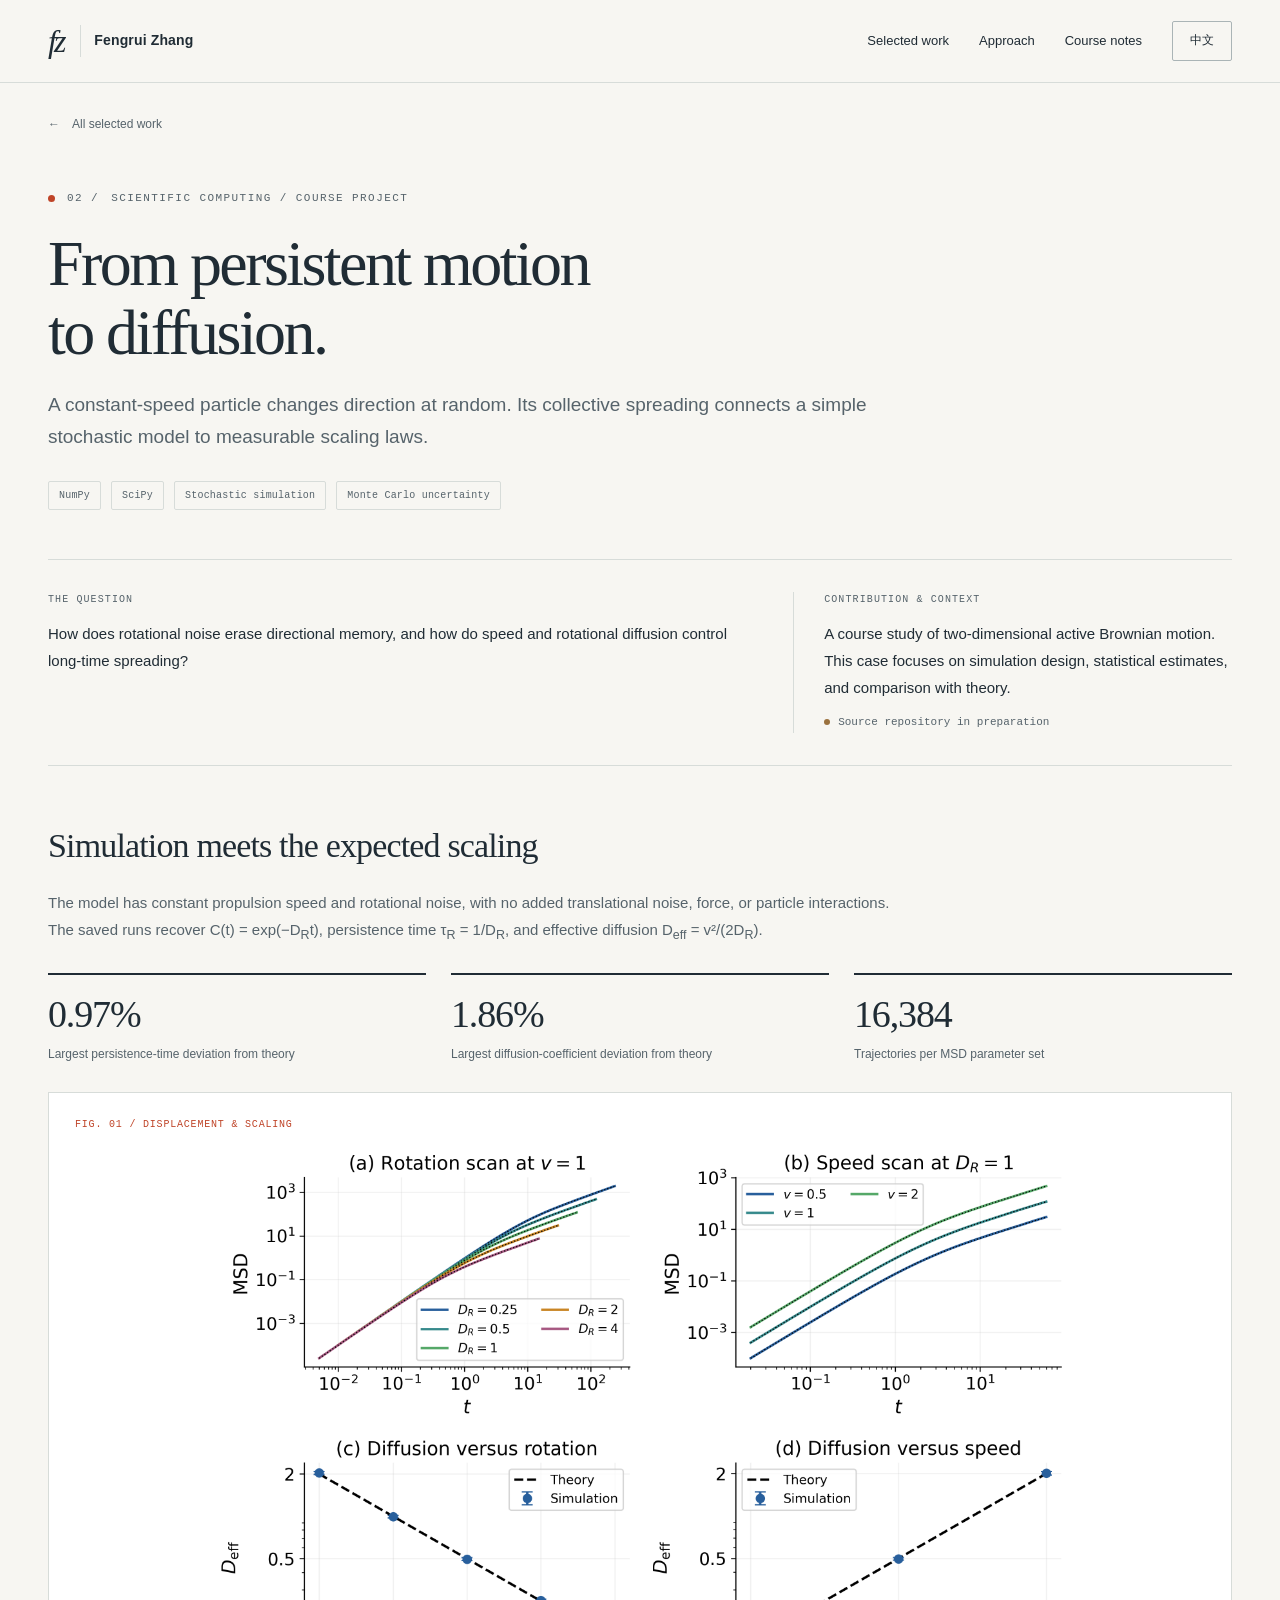
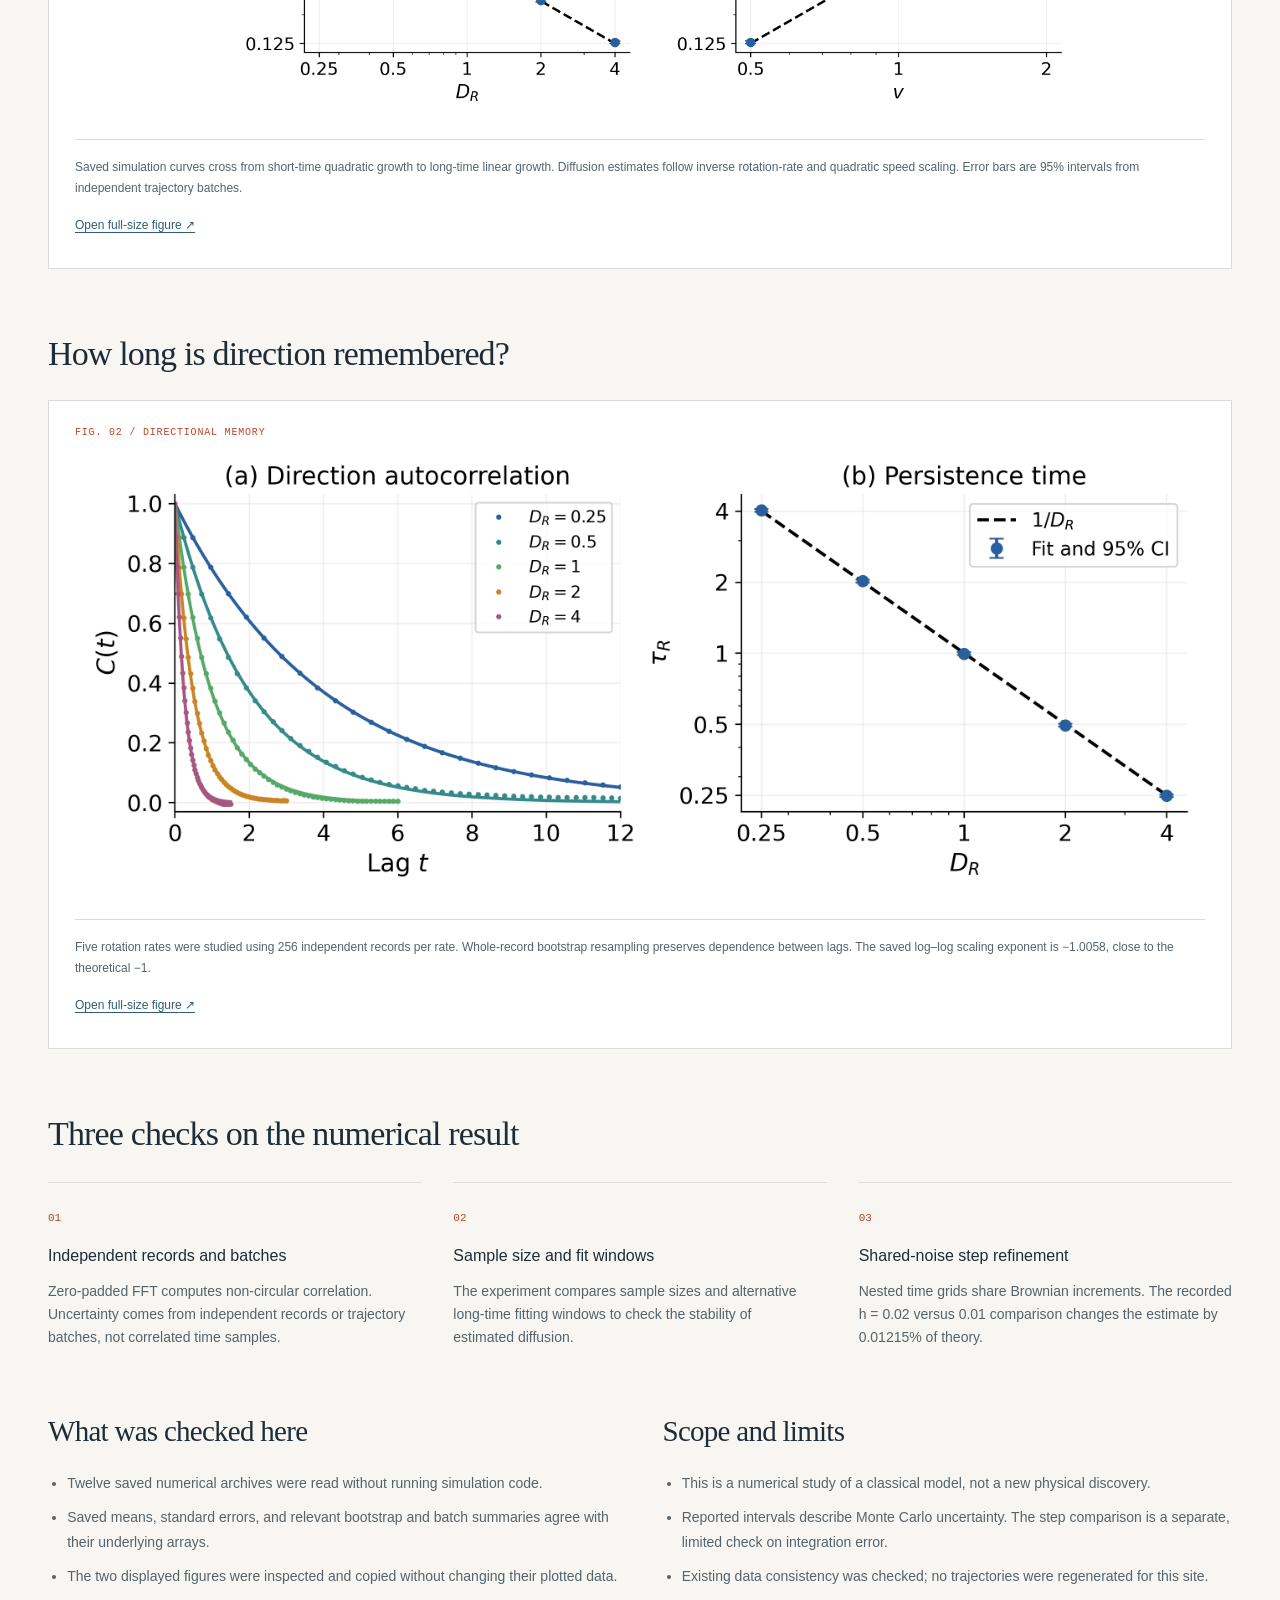
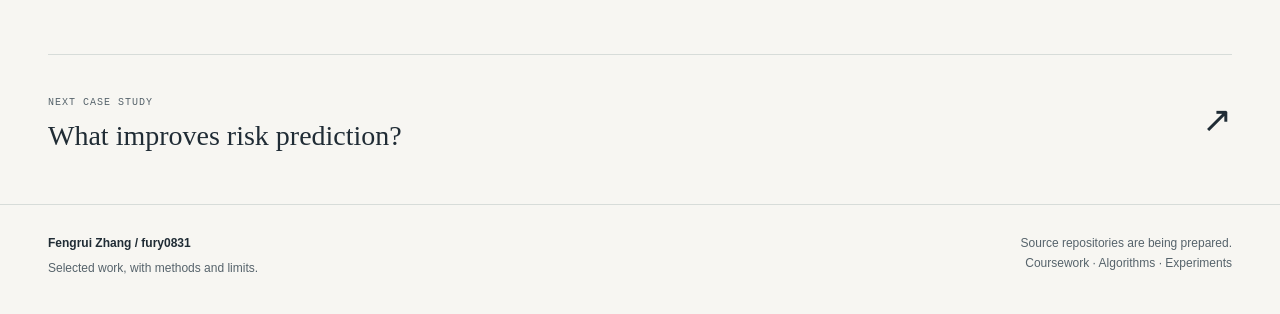
==== projects/active-brownian.html @ 720e9038 "Publish approved bilingual portfolio" ====
<!doctype html>
<html lang="en"><head>
<meta charset="utf-8"><meta name="viewport" content="width=device-width, initial-scale=1">
<meta name="color-scheme" content="light">
<meta name="description" content="A course study of active Brownian particles, directional correlation, diffusion scaling, and Monte Carlo uncertainty." data-en="A course study of active Brownian particles, directional correlation, diffusion scaling, and Monte Carlo uncertainty." data-zh="主动布朗粒子课程研究：方向自相关、扩散标度与 Monte Carlo 不确定性。">
<title>Active Brownian particles — Fengrui Zhang</title>
<link rel="icon" type="image/svg+xml" href="../assets/favicon.svg">
<link rel="stylesheet" href="../styles.css"><script src="../app.js" defer></script>
</head><body data-title-en="Active Brownian particles — Fengrui Zhang" data-title-zh="主动布朗粒子 — Fengrui Zhang">
<a class="skip" href="#main"><span data-lang="en" lang="en">Skip to content</span><span data-lang="zh" lang="zh-CN">跳至正文</span></a>
<header class="site-header"><div class="wrap header-inner">
<a class="brand" href="../index.html" aria-label="Fengrui Zhang — home" data-label-en="Fengrui Zhang — home" data-label-zh="Fengrui Zhang — 首页"><span class="brand-mark" aria-hidden="true">fz</span><span class="brand-name">Fengrui Zhang</span></a>
<nav class="main-nav" id="main-nav" aria-label="Main navigation" data-label-en="Main navigation" data-label-zh="主导航">
<a href="../index.html#work"><span data-lang="en" lang="en">Selected work</span><span data-lang="zh" lang="zh-CN">精选项目</span></a><a href="../index.html#approach"><span data-lang="en" lang="en">Approach</span><span data-lang="zh" lang="zh-CN">研究方法</span></a><a href="../index.html#coursework"><span data-lang="en" lang="en">Course notes</span><span data-lang="zh" lang="zh-CN">课程专题</span></a>
</nav>
<button class="lang-toggle" type="button" data-language-toggle aria-label="切换为中文" lang="zh-CN">中文</button>
<button class="menu-toggle" type="button" data-menu-toggle aria-controls="main-nav" aria-expanded="false" aria-label="Open or close navigation"><svg width="20" height="20" viewBox="0 0 20 20" aria-hidden="true"><path d="M2 5h16M2 10h16M2 15h16" stroke="currentColor" stroke-width="1.5"/></svg></button>
</div></header>
<noscript><p class="no-js-message">This page is available in English without JavaScript. Enable JavaScript for the Chinese translation and mobile menu. / 开启 JavaScript 可使用中文切换与手机导航。</p></noscript>
<main id="main" class="wrap" tabindex="-1"><a class="back-link" href="../index.html#work"><span aria-hidden="true">←</span><span data-lang="en" lang="en">All selected work</span><span data-lang="zh" lang="zh-CN">返回精选项目</span></a><div class="case-hero"><div class="eyebrow">02 / <span data-lang="en" lang="en">Scientific computing / course project</span><span data-lang="zh" lang="zh-CN">科学计算 / 课程项目</span></div><h1><span data-lang="en" lang="en">From persistent motion<br>to diffusion.</span><span data-lang="zh" lang="zh-CN">从持续运动，<br>到扩散。</span></h1><p class="case-lead"><span data-lang="en" lang="en">A constant-speed particle changes direction at random. Its collective spreading connects a simple stochastic model to measurable scaling laws.</span><span data-lang="zh" lang="zh-CN">一个恒速粒子随机改变方向。通过大量轨迹的统计行为，将简单随机模型与可测量的标度关系连接起来。</span></p><div class="case-tags"><span class="tag">NumPy</span><span class="tag">SciPy</span><span class="tag">Stochastic simulation</span><span class="tag">Monte Carlo uncertainty</span></div></div><div class="case-overview"><div><div class="label"><span data-lang="en" lang="en">The question</span><span data-lang="zh" lang="zh-CN">研究问题</span></div><p><span data-lang="en" lang="en">How does rotational noise erase directional memory, and how do speed and rotational diffusion control long-time spreading?</span><span data-lang="zh" lang="zh-CN">旋转噪声如何抹去方向记忆？速度与旋转扩散率又如何决定长时间的扩散？</span></p></div><div class="case-role"><div class="label"><span data-lang="en" lang="en">Contribution & context</span><span data-lang="zh" lang="zh-CN">贡献与背景</span></div><p><span data-lang="en" lang="en">A course study of two-dimensional active Brownian motion. This case focuses on simulation design, statistical estimates, and comparison with theory.</span><span data-lang="zh" lang="zh-CN">二维主动布朗运动的课程研究，关注模拟设计、统计估计和理论对照。</span></p><div class="status"><span data-lang="en" lang="en">Source repository in preparation</span><span data-lang="zh" lang="zh-CN">源码仓库整理中</span></div></div></div><section class="case-section" aria-labelledby="abp-result"><h2 id="abp-result"><span data-lang="en" lang="en">Simulation meets the expected scaling</span><span data-lang="zh" lang="zh-CN">模拟与理论标度的对照</span></h2><p><span data-lang="en" lang="en">The model has constant propulsion speed and rotational noise, with no added translational noise, force, or particle interactions. The saved runs recover C(t) = exp(−D<sub>R</sub>t), persistence time τ<sub>R</sub> = 1/D<sub>R</sub>, and effective diffusion D<sub>eff</sub> = v²/(2D<sub>R</sub>).</span><span data-lang="zh" lang="zh-CN">模型具有恒定推进速度和旋转噪声，不包含额外平移噪声、外力或粒子相互作用。已有运行结果对应 C(t) = exp(−D<sub>R</sub>t)、持续时间 τ<sub>R</sub> = 1/D<sub>R</sub>，以及有效扩散系数 D<sub>eff</sub> = v²/(2D<sub>R</sub>)。</span></p><div class="metrics"><div class="metric"><strong>0.97%</strong><p><span data-lang="en" lang="en">Largest persistence-time deviation from theory</span><span data-lang="zh" lang="zh-CN">持续时间相对理论的最大偏差</span></p></div><div class="metric"><strong>1.86%</strong><p><span data-lang="en" lang="en">Largest diffusion-coefficient deviation from theory</span><span data-lang="zh" lang="zh-CN">扩散系数相对理论的最大偏差</span></p></div><div class="metric"><strong>16,384</strong><p><span data-lang="en" lang="en">Trajectories per MSD parameter set</span><span data-lang="zh" lang="zh-CN">每组 MSD 参数的轨迹数</span></p></div></div><figure class="evidence"><div class="figure-label"><span data-lang="en" lang="en">FIG. 01 / DISPLACEMENT & SCALING</span><span data-lang="zh" lang="zh-CN">图 01 / 位移与标度</span></div><img loading="eager" decoding="async" src="../assets/abp-msd.png" alt="Four panels compare saved MSD curves across rotation rates and speeds, and fitted diffusion coefficients against theoretical scaling." data-alt-en="Four panels compare saved MSD curves across rotation rates and speeds, and fitted diffusion coefficients against theoretical scaling." data-alt-zh="四个面板展示不同旋转率、速度下的已有 MSD 曲线，以及拟合扩散系数与理论标度的对照。"><figcaption><span data-lang="en" lang="en">Saved simulation curves cross from short-time quadratic growth to long-time linear growth. Diffusion estimates follow inverse rotation-rate and quadratic speed scaling. Error bars are 95% intervals from independent trajectory batches.</span><span data-lang="zh" lang="zh-CN">已有模拟曲线从短时二次增长过渡到长时线性增长。扩散系数随旋转率呈反比、随速度呈平方关系；误差条来自独立轨迹批次的 95% 区间。</span><br><a class="figure-link" href="../assets/abp-msd.png" target="_blank" rel="noopener"><span data-lang="en" lang="en">Open full-size figure ↗</span><span data-lang="zh" lang="zh-CN">查看原尺寸图表 ↗</span></a></figcaption></figure></section><section class="case-section" aria-labelledby="abp-correlation"><h2 id="abp-correlation"><span data-lang="en" lang="en">How long is direction remembered?</span><span data-lang="zh" lang="zh-CN">方向记忆能持续多久？</span></h2><figure class="evidence"><div class="figure-label"><span data-lang="en" lang="en">FIG. 02 / DIRECTIONAL MEMORY</span><span data-lang="zh" lang="zh-CN">图 02 / 方向记忆</span></div><img loading="eager" decoding="async" src="../assets/abp-correlation.png" alt="Direction autocorrelation decays exponentially for five rotational diffusion rates; fitted persistence times agree with inverse-rate theory." data-alt-en="Direction autocorrelation decays exponentially for five rotational diffusion rates; fitted persistence times agree with inverse-rate theory." data-alt-zh="五个旋转扩散率的方向自相关呈指数衰减，拟合持续时间与旋转率倒数的理论关系一致。"><figcaption><span data-lang="en" lang="en">Five rotation rates were studied using 256 independent records per rate. Whole-record bootstrap resampling preserves dependence between lags. The saved log–log scaling exponent is −1.0058, close to the theoretical −1.</span><span data-lang="zh" lang="zh-CN">五个旋转率各使用 256 条独立记录。对整条记录进行 bootstrap，保留不同滞后之间的相关性。已有对数标度指数为 −1.0058，接近理论值 −1。</span><br><a class="figure-link" href="../assets/abp-correlation.png" target="_blank" rel="noopener"><span data-lang="en" lang="en">Open full-size figure ↗</span><span data-lang="zh" lang="zh-CN">查看原尺寸图表 ↗</span></a></figcaption></figure></section><section class="case-section" aria-labelledby="abp-method"><h2 id="abp-method"><span data-lang="en" lang="en">Three checks on the numerical result</span><span data-lang="zh" lang="zh-CN">对数值结果的三类检查</span></h2><div class="method-grid"><div class="method-item"><b>01</b><h3><span data-lang="en" lang="en">Independent records and batches</span><span data-lang="zh" lang="zh-CN">独立记录与批次</span></h3><p><span data-lang="en" lang="en">Zero-padded FFT computes non-circular correlation. Uncertainty comes from independent records or trajectory batches, not correlated time samples.</span><span data-lang="zh" lang="zh-CN">零填充 FFT 计算非循环自相关。不确定性来自独立记录或轨迹批次，而不是把相关时间点当作独立样本。</span></p></div><div class="method-item"><b>02</b><h3><span data-lang="en" lang="en">Sample size and fit windows</span><span data-lang="zh" lang="zh-CN">样本量与拟合窗口</span></h3><p><span data-lang="en" lang="en">The experiment compares sample sizes and alternative long-time fitting windows to check the stability of estimated diffusion.</span><span data-lang="zh" lang="zh-CN">实验比较不同样本量与长时间拟合窗口，检查扩散系数估计的稳定性。</span></p></div><div class="method-item"><b>03</b><h3><span data-lang="en" lang="en">Shared-noise step refinement</span><span data-lang="zh" lang="zh-CN">共享噪声的步长比较</span></h3><p><span data-lang="en" lang="en">Nested time grids share Brownian increments. The recorded h = 0.02 versus 0.01 comparison changes the estimate by 0.01215% of theory.</span><span data-lang="zh" lang="zh-CN">嵌套时间网格共用布朗增量。已有 h = 0.02 与 0.01 的配对比较，估计差异为理论值的 0.01215%。</span></p></div></div></section>
<section class="case-section case-two-col"><div><h2><span data-lang="en" lang="en">What was checked here</span><span data-lang="zh" lang="zh-CN">本次核查了什么</span></h2><ul><li><span data-lang="en" lang="en">Twelve saved numerical archives were read without running simulation code.</span><span data-lang="zh" lang="zh-CN">未运行模拟代码，只读检查了 12 个已有数值档案。</span></li><li><span data-lang="en" lang="en">Saved means, standard errors, and relevant bootstrap and batch summaries agree with their underlying arrays.</span><span data-lang="zh" lang="zh-CN">保存的均值、标准误，以及相关 bootstrap 和批次汇总与底层数组一致。</span></li><li><span data-lang="en" lang="en">The two displayed figures were inspected and copied without changing their plotted data.</span><span data-lang="zh" lang="zh-CN">实际检查了两张展示图，复制时未改变图中的数据。</span></li></ul></div><div><h2><span data-lang="en" lang="en">Scope and limits</span><span data-lang="zh" lang="zh-CN">范围与局限</span></h2><ul><li><span data-lang="en" lang="en">This is a numerical study of a classical model, not a new physical discovery.</span><span data-lang="zh" lang="zh-CN">这是经典模型的数值研究，不是新的物理发现。</span></li><li><span data-lang="en" lang="en">Reported intervals describe Monte Carlo uncertainty. The step comparison is a separate, limited check on integration error.</span><span data-lang="zh" lang="zh-CN">报告区间描述 Monte Carlo 不确定性；步长比较是对积分误差的另一项有限检查。</span></li><li><span data-lang="en" lang="en">Existing data consistency was checked; no trajectories were regenerated for this site.</span><span data-lang="zh" lang="zh-CN">本次核查已有数据的一致性，没有为网站重新生成轨迹。</span></li></ul></div></section><a class="next-project" href="home-credit.html"><div><small><span data-lang="en" lang="en">Next case study</span><span data-lang="zh" lang="zh-CN">下一个案例</span></small><h2><span data-lang="en" lang="en">What improves risk prediction?</span><span data-lang="zh" lang="zh-CN">什么改善了风险预测？</span></h2></div><span class="next-arrow" aria-hidden="true">↗</span></a></main>
<footer class="site-footer"><div class="wrap footer-inner"><div><div class="footer-name">Fengrui Zhang <span aria-hidden="true">/</span> fury0831</div><div class="footer-note"><span data-lang="en" lang="en">Selected work, with methods and limits.</span><span data-lang="zh" lang="zh-CN">呈现作品，也说明方法与边界。</span></div></div><div class="footer-end"><span data-lang="en" lang="en">Source repositories are being prepared.</span><span data-lang="zh" lang="zh-CN">源码仓库正在整理。</span><br><span data-lang="en" lang="en">Coursework · Algorithms · Experiments</span><span data-lang="zh" lang="zh-CN">课程研究 · 算法 · 实验</span></div></div></footer>
</body></html>
---- styles.css ----
@font-face{font-family:LocalSerif;src:local('Iowan Old Style'),local('Palatino Linotype'),local('Georgia');font-display:swap}
:root{--paper:#f7f6f2;--white:#fff;--ink:#202c35;--muted:#56636b;--line:#d7dcd9;--accent:#bf4428;--blue:#315c76;--soft:#e8eeed;--serif:LocalSerif,Georgia,'Songti SC',serif;--sans:-apple-system,BlinkMacSystemFont,'Segoe UI','PingFang SC','Microsoft YaHei',sans-serif;--mono:'SFMono-Regular',Consolas,monospace;scroll-behavior:smooth;scroll-padding-top:100px}
*{box-sizing:border-box}body{margin:0;background:var(--paper);color:var(--ink);font:16px/1.65 var(--sans);-webkit-font-smoothing:antialiased}html[lang=en] [data-lang=zh],html[lang=zh-CN] [data-lang=en]{display:none!important}a{color:inherit;text-decoration:none}button{font:inherit;color:inherit}button,a{-webkit-tap-highlight-color:transparent}button{cursor:pointer}a:focus-visible,button:focus-visible,summary:focus-visible{outline:3px solid var(--accent);outline-offset:5px}img,svg{max-width:100%;height:auto}img{display:block}p,h1,h2,h3,h4,figure{margin:0}p+p{margin-top:1rem}ul{padding-left:1.2rem;margin:0}li+li{margin-top:.55rem}h1,h2,h3,h4{font-weight:500}p{text-wrap:pretty}::selection{background:#f1c4b2}.wrap{width:min(1240px,calc(100% - 96px));margin:auto}.skip{position:fixed;left:20px;top:-100px;background:var(--ink);color:white;padding:12px 20px;z-index:100}.skip:focus{top:16px}.site-header{position:sticky;top:0;z-index:20;background:rgba(247,246,242,.96);backdrop-filter:blur(12px);border-bottom:1px solid var(--line)}.header-inner{height:82px;display:flex;align-items:center;gap:30px}.brand{display:flex;align-items:center;gap:13px;margin-right:auto}.brand-mark{font:italic 32px/1 var(--serif);letter-spacing:-3px;border-right:1px solid var(--line);padding-right:17px}.brand-name{font-size:14px;font-weight:600;letter-spacing:.01em}.main-nav{display:flex;gap:30px;font-size:13px}.main-nav a{padding:8px 0;border-bottom:1px solid transparent}.main-nav a:hover{border-color:var(--accent)}.lang-toggle{border:1px solid #aab4b6;background:transparent;border-radius:2px;min-width:60px;padding:8px 13px;font-size:12px;min-height:40px}.lang-toggle:hover{background:var(--soft)}.menu-toggle{display:none;background:none;border:0;padding:10px;min-height:44px}.eyebrow{font:11px/1.5 var(--mono);text-transform:uppercase;letter-spacing:.13em;color:var(--muted);display:flex;align-items:center;gap:12px}.eyebrow:before{content:'';width:7px;height:7px;display:inline-block;background:var(--accent);border-radius:50%}.hero{display:grid;grid-template-columns:1.5fr 1fr;gap:70px;padding:88px 0 80px;align-items:center}.hero h1{font:clamp(48px,5.6vw,78px)/1.06 var(--serif);letter-spacing:-.045em;margin:26px 0}.hero h1 em{font-weight:400;color:var(--accent)}.hero-intro{max-width:540px;font-size:17px;line-height:1.8;color:var(--muted)}.hero-actions{display:flex;align-items:center;gap:26px;margin-top:34px}.button{display:inline-flex;align-items:center;justify-content:center;gap:24px;padding:13px 20px;background:var(--ink);color:white;font-size:13px;min-height:48px;border:1px solid var(--ink)}.button:hover{background:var(--blue);border-color:var(--blue)}.text-link{font-size:13px;border-bottom:1px solid currentColor;padding:5px 0}.arrow{font-size:20px;line-height:1}.index-board{border-top:1px solid var(--ink);border-bottom:1px solid var(--ink);padding:23px 0 0;position:relative}.board-label{font:10px var(--mono);text-transform:uppercase;letter-spacing:.13em;color:var(--muted)}.board-equation{font:italic 46px/1.3 var(--serif);letter-spacing:-.02em;text-align:center;padding:38px 8px 12px}.board-equation sub{font-size:45%}.board-note{text-align:center;font:11px/1.5 var(--mono);color:var(--muted);padding-bottom:34px}.board-row{display:flex;align-items:baseline;gap:20px;padding:15px 0;border-top:1px solid var(--line)}.board-row b{font:10px var(--mono);color:var(--accent)}.board-row span{font-size:13px}.board-row small{margin-left:auto;color:var(--muted);font:10px var(--mono)}.section-head{border-top:1px solid var(--line);padding-top:26px;margin-bottom:34px;display:flex;align-items:baseline;justify-content:space-between;gap:25px}.section-head h2{font:36px/1.2 var(--serif);letter-spacing:-.025em}.section-head p{font-size:12px;color:var(--muted)}.work{padding-bottom:86px}.project-grid{display:grid;grid-template-columns:repeat(3,minmax(0,1fr));gap:26px}.project-card{display:flex;flex-direction:column;border-bottom:1px solid var(--line);padding-bottom:23px}.card-visual{height:235px;background:white;display:flex;align-items:center;justify-content:center;border:1px solid var(--line);overflow:hidden;transition:border-color .2s}.card-visual img{width:100%;padding:15px}.project-card:hover .card-visual{border-color:var(--accent)}.token-visual{background:var(--ink);color:#f6f5ef;padding:26px;position:relative;align-items:flex-start;justify-content:center;flex-direction:column}.token-word{font:34px/1.2 var(--serif);letter-spacing:-.04em}.token-word span{border-bottom:2px solid #e58a6d;margin-right:5px}.token-caption{font:10px var(--mono);color:#b8c8d1;margin-top:24px;letter-spacing:.08em}.token-route{display:flex;gap:7px;margin-top:18px}.token-route i{display:block;width:31px;height:8px;border:1px solid #9eb1bc}.token-route i:nth-child(2){background:#e58a6d;border-color:#e58a6d;width:72px}.token-route i:nth-child(4){width:54px}.card-meta{display:flex;justify-content:space-between;gap:12px;margin:23px 0 11px;font:10px/1.5 var(--mono);text-transform:uppercase;letter-spacing:.08em;color:var(--muted)}.card-meta b{color:var(--accent);font-weight:400}.project-card h3{font:29px/1.15 var(--serif);letter-spacing:-.025em;margin-bottom:13px}.project-card p{font-size:14px;color:var(--muted);line-height:1.7;flex-grow:1}.card-footer{display:flex;justify-content:space-between;align-items:center;padding-top:23px;font-size:12px;font-weight:500}.work-note{margin-top:25px;max-width:850px;font-size:12px;line-height:1.7;color:var(--muted)}.practice{display:grid;grid-template-columns:.8fr 1.6fr;gap:85px;padding:56px 0 78px;border-top:1px solid var(--line)}.practice h2{font:43px/1.15 var(--serif);letter-spacing:-.03em}.practice-intro{font-size:14px;color:var(--muted);margin-top:20px;max-width:300px}.principle{display:grid;grid-template-columns:40px 1fr;gap:15px;border-bottom:1px solid var(--line);padding:0 0 24px;margin-bottom:24px}.principle:last-child{margin:0}.principle>span{font:11px var(--mono);color:var(--accent);padding-top:5px}.principle h3{font-size:17px;margin-bottom:8px}.principle p{font-size:14px;color:var(--muted);max-width:650px}.coursework{padding-bottom:80px}.course-grid{display:grid;grid-template-columns:1fr 1fr;gap:40px}.course-item{border-left:2px solid var(--line);padding-left:24px}.course-item h3{font:24px/1.2 var(--serif);margin:10px 0}.course-item p{color:var(--muted);font-size:14px;line-height:1.75}.course-label{font:10px var(--mono);color:var(--muted);letter-spacing:.08em;text-transform:uppercase}.site-footer{border-top:1px solid var(--line);padding:29px 0 35px}.footer-inner{display:flex;justify-content:space-between;gap:25px;align-items:flex-start;font-size:12px}.footer-name{font-weight:600}.footer-note{color:var(--muted);margin-top:5px}.footer-end{color:var(--muted);text-align:right}.back-link{display:inline-flex;gap:12px;align-items:center;font-size:12px;color:var(--muted);margin-top:32px}.back-link:hover{color:var(--accent)}.case-hero{padding:54px 0 49px;max-width:1000px}.case-hero h1{font:clamp(42px,5vw,68px)/1.08 var(--serif);letter-spacing:-.04em;margin:22px 0}.case-lead{font-size:19px;line-height:1.7;color:var(--muted);max-width:850px}.case-tags{display:flex;gap:10px;flex-wrap:wrap;margin-top:27px}.tag{font:10px/1.5 var(--mono);letter-spacing:.02em;padding:6px 10px;border:1px solid var(--line);border-radius:2px;color:var(--muted)}.case-overview{display:grid;grid-template-columns:1.55fr 1fr;gap:65px;border-top:1px solid var(--line);border-bottom:1px solid var(--line);padding:32px 0;margin-bottom:60px}.label{font:10px/1.6 var(--mono);text-transform:uppercase;letter-spacing:.11em;color:var(--muted);margin-bottom:12px}.case-overview p{font-size:15px;line-height:1.8}.case-role{padding-left:30px;border-left:1px solid var(--line)}.status{display:inline-flex;align-items:center;gap:8px;font:11px var(--mono);color:var(--muted);margin-top:15px}.status:before{content:'';width:6px;height:6px;background:#9a713e;border-radius:50%}.case-section{margin-bottom:65px}.case-section h2{font:34px/1.2 var(--serif);letter-spacing:-.025em;margin-bottom:22px}.case-section>p{max-width:850px;color:var(--muted);font-size:15px;line-height:1.8}.case-section .section-title-row{display:flex;justify-content:space-between;align-items:baseline;gap:20px}.evidence{background:white;border:1px solid var(--line);padding:26px;margin:25px 0 0}.evidence img{width:100%;max-height:580px;object-fit:contain}.evidence figcaption{border-top:1px solid var(--line);padding-top:17px;margin-top:20px;font-size:12px;line-height:1.8;color:var(--muted)}.figure-label{font:10px var(--mono);color:var(--accent);letter-spacing:.08em;margin-bottom:9px}.metrics{display:grid;grid-template-columns:repeat(3,minmax(0,1fr));gap:25px;margin:27px 0}.metric{border-top:2px solid var(--ink);padding-top:17px}.metric strong{display:block;font:38px/1.2 var(--serif);letter-spacing:-.03em}.metric p{font-size:12px;color:var(--muted);margin-top:7px}.method-grid{display:grid;grid-template-columns:repeat(3,minmax(0,1fr));gap:32px;margin-top:27px}.method-item{border-top:1px solid var(--line);padding-top:20px}.method-item b{font:11px var(--mono);color:var(--accent)}.method-item h3{font-size:16px;margin:14px 0 10px}.method-item p{font-size:14px;color:var(--muted)}.case-two-col{display:grid;grid-template-columns:1fr 1fr;gap:45px}.case-two-col h2{font-size:29px}.case-two-col li{font-size:14px;color:var(--muted);line-height:1.8}.evidence-note{font-size:12px!important;line-height:1.8!important;color:var(--muted);padding-top:18px}.result-table{border-collapse:collapse;width:100%;font-size:14px;margin:25px 0}.result-table th{text-align:left;font-size:11px;color:var(--muted);font-weight:500;letter-spacing:.03em}.result-table th,.result-table td{padding:14px 12px;border-bottom:1px solid var(--line)}.result-table th:first-child,.result-table td:first-child{padding-left:0}.result-table td:last-child,.result-table th:last-child{text-align:right}.result-table tr:last-child td{border-bottom:1px solid var(--ink)}.table-wrap{overflow-x:auto}.comparison-plot{padding:30px 20px}.plot-block+.plot-block{margin-top:33px}.plot-title{font-size:14px;margin-bottom:15px}.plot-row{display:grid;grid-template-columns:75px 1fr 100px;gap:15px;align-items:center;margin:12px 0;font:12px var(--mono)}.plot-bar-wrap{height:25px;background:#f0f2f1}.plot-bar{height:25px;background:var(--ink)}.plot-bar.dp{background:var(--accent)}.plot-row>span:last-child{text-align:right}.plot-key{font-size:11px;color:var(--muted);padding-top:10px}.next-project{border-top:1px solid var(--line);padding:32px 0 52px;display:flex;align-items:center;justify-content:space-between;gap:30px}.next-project small{font:10px var(--mono);text-transform:uppercase;letter-spacing:.1em;color:var(--muted)}.next-project h2{font:28px var(--serif);margin-top:7px}.next-project:hover h2{color:var(--accent)}.next-arrow{font:36px var(--serif)}.no-js-message{font-size:12px;padding:10px;text-align:center;background:var(--soft)}
.figure-link{display:inline-block;margin-top:10px;color:var(--blue);text-decoration:underline;text-underline-offset:3px;padding:5px 0;min-height:32px}
.course-link{display:inline-flex;align-items:center;gap:20px;margin-top:18px;padding:8px 0;font-size:12px;border-bottom:1px solid var(--ink);min-height:40px}.course-link:hover{color:var(--accent);border-color:var(--accent)}.crypto-methods{grid-template-columns:repeat(2,minmax(0,1fr))}
.algorithm-flow{display:grid;grid-template-columns:repeat(4,minmax(0,1fr));gap:30px;list-style:none;padding:0;margin:30px 0}.algorithm-flow li{margin:0;padding:20px 0 0;border-top:2px solid var(--ink);position:relative}.algorithm-flow li:not(:last-child):after{content:'→';position:absolute;right:-24px;top:11px;font-size:21px;color:var(--accent)}.algorithm-flow .flow-number{font:11px var(--mono);color:var(--accent)}.algorithm-flow h3{font-size:16px;margin:12px 0 8px}.algorithm-flow p{font-size:13px;color:var(--muted);line-height:1.8}.algorithm-flow code{font-size:12px;overflow-wrap:anywhere}
.crypto-example{display:grid;grid-template-columns:1.1fr 1fr;gap:36px;padding:28px;background:white;border:1px solid var(--line);margin-top:26px}.crypto-example h3{font:25px/1.25 var(--serif);margin:10px 0 16px}.crypto-example p{font-size:14px;color:var(--muted);line-height:1.8}.formula-panel{background:var(--ink);color:var(--paper);padding:25px;display:flex;flex-direction:column;justify-content:center;gap:18px}.formula-panel code{display:block;font:15px/1.8 var(--mono);overflow-wrap:anywhere}.formula-panel .formula-small{font-size:11px;color:#c6d1d6}.math-rule{font:clamp(18px,2.4vw,30px)/1.6 var(--serif);padding:24px 0;border-top:1px solid var(--line);border-bottom:1px solid var(--line);margin:25px 0;text-align:center;overflow-wrap:anywhere}.learning-note{border-left:3px solid var(--accent);padding:6px 0 6px 25px;margin:26px 0}.learning-note h3{font:26px/1.3 var(--serif);margin-bottom:12px}.learning-note p{font-size:15px;color:var(--muted);max-width:900px}.example-source{font-size:11px!important;line-height:1.8!important;margin-top:17px!important;color:var(--muted)}.security-equation{font:clamp(20px,3vw,36px)/1.5 var(--serif);margin-top:23px;overflow-wrap:anywhere}.crypto-example .result-table{margin-top:12px}.crypto-example .result-table td{font-size:13px}
@media(max-width:760px){.algorithm-flow{grid-template-columns:1fr;gap:30px}.algorithm-flow li{padding-top:16px}.algorithm-flow li:not(:last-child):after{content:'↓';top:auto;right:0;bottom:-28px}.crypto-example{grid-template-columns:1fr;gap:20px;padding:20px}.formula-panel{padding:21px}.formula-panel code{font-size:13px}.learning-note{padding-left:18px}.learning-note h3{font-size:24px}.math-rule{font-size:22px;text-align:left}.course-link{min-height:44px}}
@media(min-width:1600px){.hero{padding-top:110px;padding-bottom:100px}.card-visual{height:250px}}
@media(max-width:1050px){.wrap{width:calc(100% - 64px)}.hero{gap:38px;padding:65px 0}.hero h1{font-size:58px}.hero-intro{font-size:16px}.project-grid{gap:20px}.card-visual{height:195px}.project-card h3{font-size:25px}.card-meta{font-size:9px}.practice{gap:45px}.case-overview{gap:35px}.main-nav{gap:22px}}
@media(max-width:760px){:root{scroll-padding-top:85px}.wrap{width:calc(100% - 40px)}.header-inner{height:70px;gap:12px}.brand-name{font-size:12px}.brand-mark{font-size:28px;padding-right:14px}.lang-toggle{padding:7px 10px;min-width:53px}.menu-toggle{display:block}.main-nav{display:none;position:absolute;top:70px;left:0;right:0;padding:16px 20px 24px;background:var(--paper);border-bottom:1px solid var(--line);flex-direction:column;gap:8px}.main-nav.is-open{display:flex}.main-nav a{padding:12px 0}.hero{display:block;padding:48px 0}.hero h1{font-size:55px;margin:23px 0}.hero-intro{font-size:16px}.hero-actions{gap:20px;margin-top:26px}.index-board{margin-top:45px;padding-top:18px}.board-equation{font-size:39px;padding-top:22px}.board-note{padding-bottom:23px}.board-row{padding:12px 0}.section-head{align-items:flex-start;flex-direction:column;gap:10px;margin-bottom:26px}.section-head h2{font-size:32px}.project-grid{grid-template-columns:1fr;gap:35px}.card-visual{height:250px}.card-visual img{max-height:250px;object-fit:contain;padding:18px}.project-card h3{font-size:31px}.card-meta{font-size:10px;margin-top:19px}.card-footer{padding-top:17px}.token-visual{padding:35px}.token-word{font-size:42px}.work{padding-bottom:58px}.practice{display:block;padding:40px 0 55px}.practice h2{font-size:36px}.practice-intro{max-width:none;margin-bottom:35px}.principle{grid-template-columns:25px 1fr;gap:12px}.course-grid{grid-template-columns:1fr;gap:30px}.coursework{padding-bottom:55px}.footer-inner{flex-direction:column;gap:18px}.footer-end{text-align:left}.case-hero{padding:37px 0 32px}.case-hero h1{font-size:46px;margin:18px 0}.case-lead{font-size:17px}.case-overview{grid-template-columns:1fr;gap:25px;padding:25px 0;margin-bottom:40px}.case-role{padding-left:0;padding-top:23px;border-left:0;border-top:1px solid var(--line)}.case-section{margin-bottom:45px}.case-section h2{font-size:30px}.case-section .section-title-row{display:block}.metrics{gap:15px}.metric strong{font-size:30px}.metric p{font-size:11px}.evidence{padding:16px;margin-top:22px}.evidence figcaption{font-size:11px;padding-top:14px;margin-top:14px}.method-grid{grid-template-columns:1fr;gap:22px}.method-item{display:grid;grid-template-columns:25px 1fr;gap:0 12px;padding-top:17px}.method-item b{grid-row:1/3;margin-top:4px}.method-item h3{margin:0 0 8px}.case-two-col{grid-template-columns:1fr;gap:30px}.comparison-plot{padding:9px 0}.plot-row{grid-template-columns:56px 1fr 76px;gap:8px;font-size:10px}.plot-title{font-size:13px}.plot-bar,.plot-bar-wrap{height:22px}.result-table{font-size:12px}.result-table th,.result-table td{padding:12px 7px}.result-table th{font-size:10px}.next-project h2{font-size:25px}.next-project{padding:27px 0 35px}}
@media(max-width:760px){html[lang=zh-CN] .hero h1{font-size:40px;line-height:1.28}}
@media(max-width:380px){.hero h1{font-size:47px}.hero-actions{gap:14px}.button{padding:12px 14px;gap:18px}.brand{gap:9px}.brand-name{font-size:11px}.header-inner{gap:7px}.wrap{width:calc(100% - 32px)}.case-hero h1{font-size:40px}.metrics{grid-template-columns:1fr}.metric strong{font-size:35px}html[lang=zh-CN] .hero h1{font-size:36px}}
@media(prefers-reduced-motion:reduce){:root{scroll-behavior:auto}*{transition:none!important}}
@media print{.site-header,.hero-actions,.next-project,.site-footer,.back-link{display:none}.wrap{width:100%}body{background:white;font-size:11pt}.case-hero{padding-top:0}figure,.metric{break-inside:avoid}.case-section{margin-bottom:25px}}
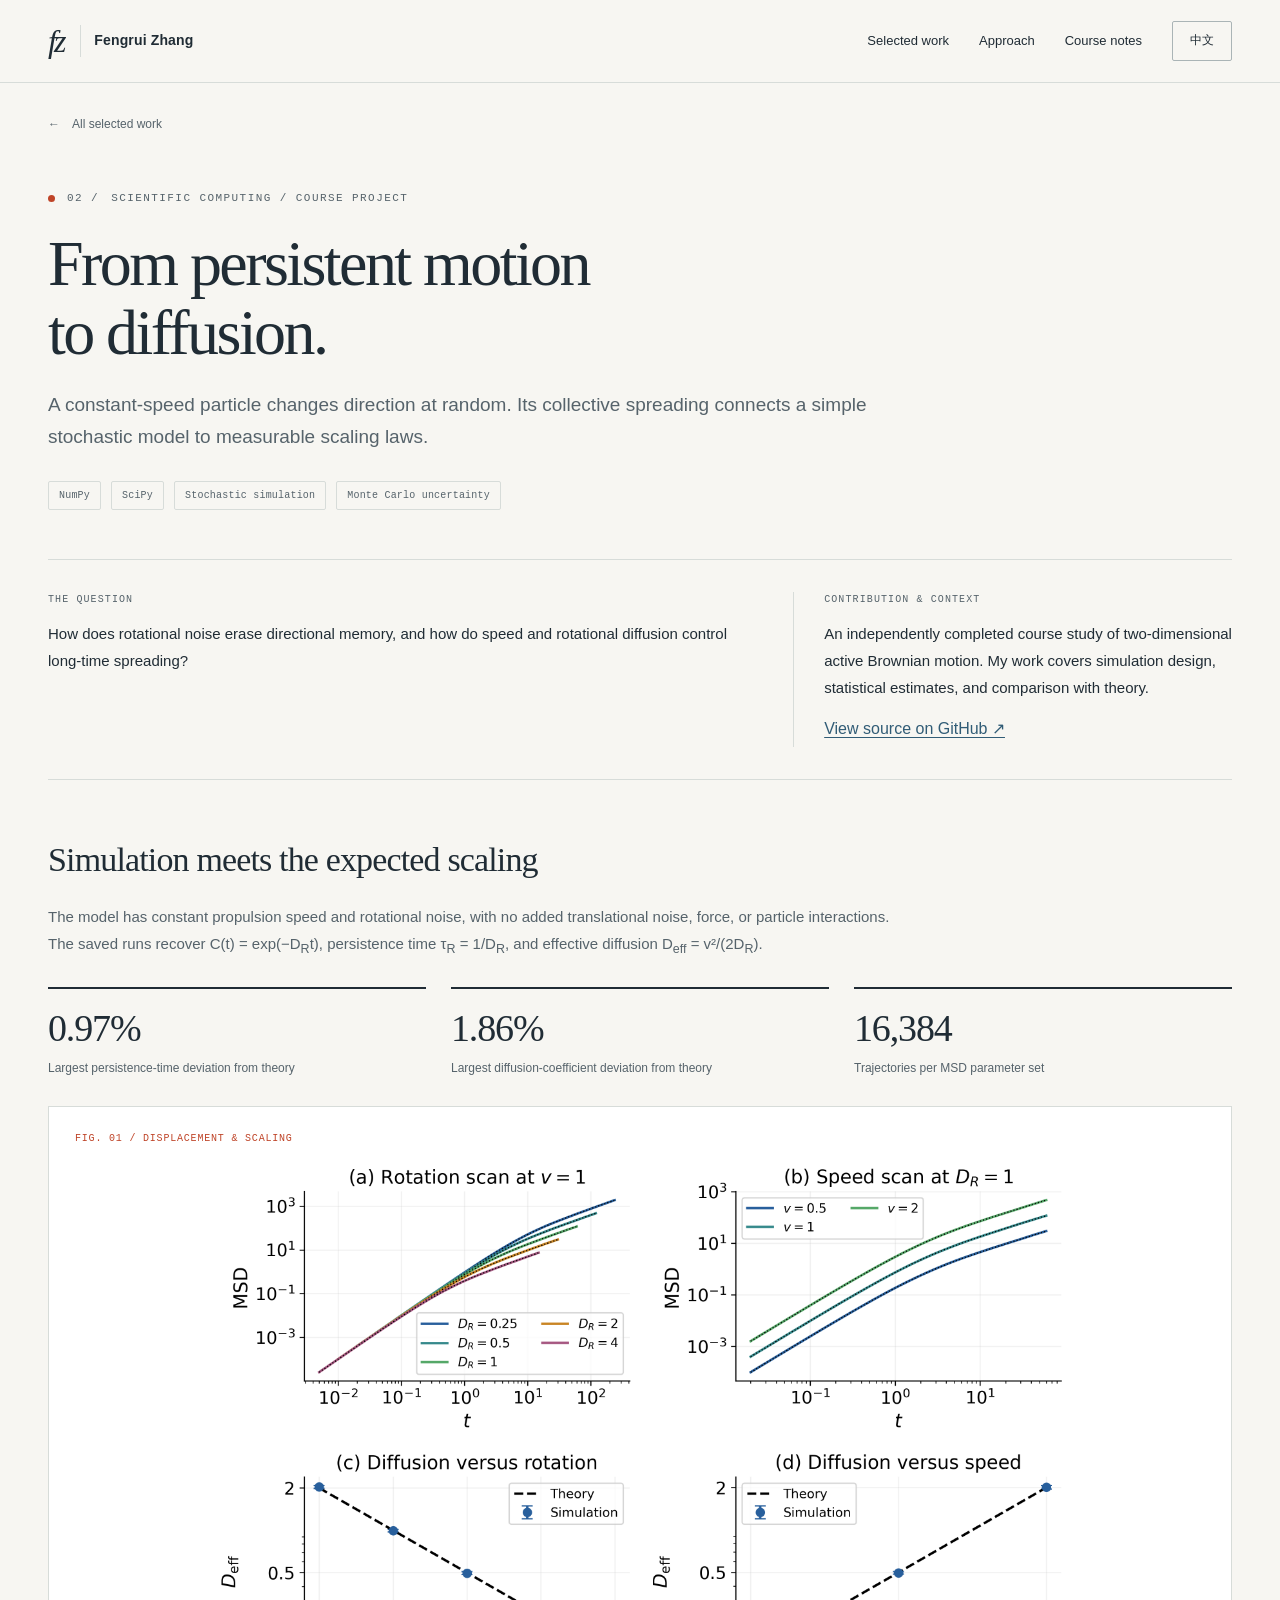
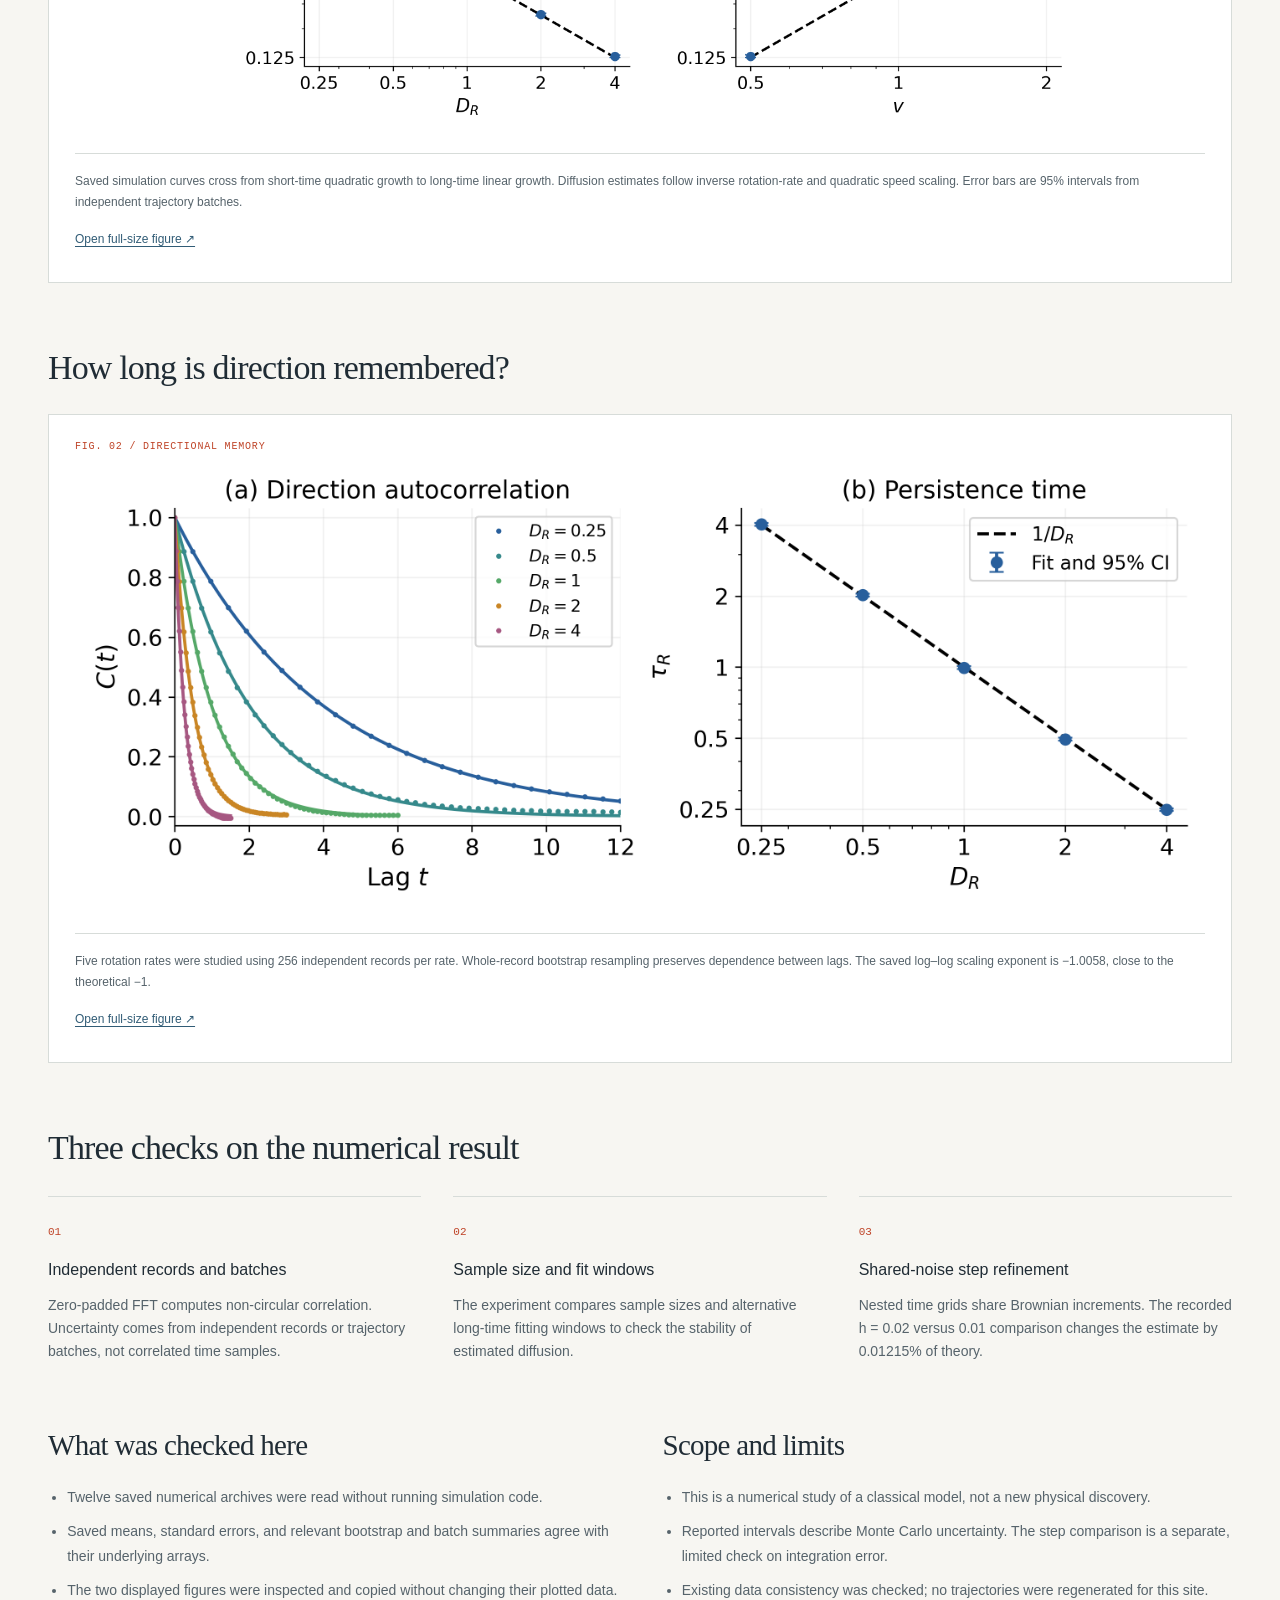
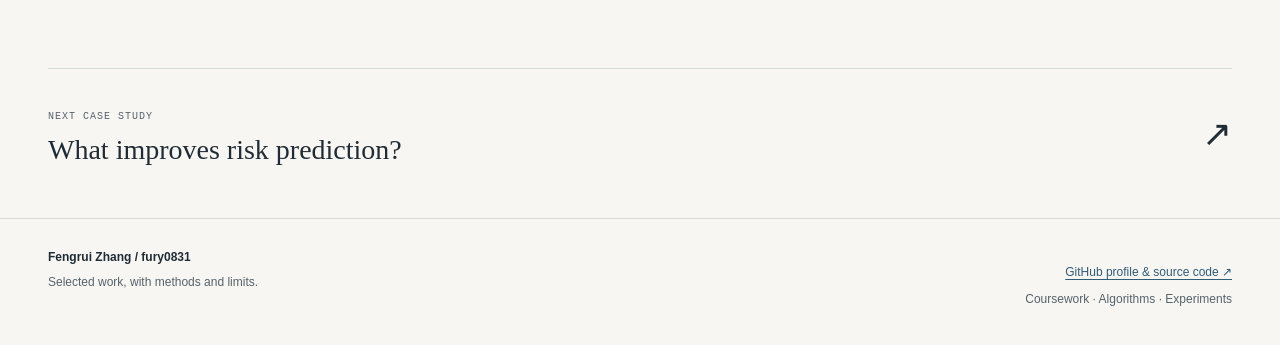
==== commit 180614f0: "Connect case studies to published MIT source repositories" ====
--- a/projects/active-brownian.html
+++ b/projects/active-brownian.html
@@ -17,7 +17,7 @@
 <button class="menu-toggle" type="button" data-menu-toggle aria-controls="main-nav" aria-expanded="false" aria-label="Open or close navigation"><svg width="20" height="20" viewBox="0 0 20 20" aria-hidden="true"><path d="M2 5h16M2 10h16M2 15h16" stroke="currentColor" stroke-width="1.5"/></svg></button>
 </div></header>
 <noscript><p class="no-js-message">This page is available in English without JavaScript. Enable JavaScript for the Chinese translation and mobile menu. / 开启 JavaScript 可使用中文切换与手机导航。</p></noscript>
-<main id="main" class="wrap" tabindex="-1"><a class="back-link" href="../index.html#work"><span aria-hidden="true">←</span><span data-lang="en" lang="en">All selected work</span><span data-lang="zh" lang="zh-CN">返回精选项目</span></a><div class="case-hero"><div class="eyebrow">02 / <span data-lang="en" lang="en">Scientific computing / course project</span><span data-lang="zh" lang="zh-CN">科学计算 / 课程项目</span></div><h1><span data-lang="en" lang="en">From persistent motion<br>to diffusion.</span><span data-lang="zh" lang="zh-CN">从持续运动，<br>到扩散。</span></h1><p class="case-lead"><span data-lang="en" lang="en">A constant-speed particle changes direction at random. Its collective spreading connects a simple stochastic model to measurable scaling laws.</span><span data-lang="zh" lang="zh-CN">一个恒速粒子随机改变方向。通过大量轨迹的统计行为，将简单随机模型与可测量的标度关系连接起来。</span></p><div class="case-tags"><span class="tag">NumPy</span><span class="tag">SciPy</span><span class="tag">Stochastic simulation</span><span class="tag">Monte Carlo uncertainty</span></div></div><div class="case-overview"><div><div class="label"><span data-lang="en" lang="en">The question</span><span data-lang="zh" lang="zh-CN">研究问题</span></div><p><span data-lang="en" lang="en">How does rotational noise erase directional memory, and how do speed and rotational diffusion control long-time spreading?</span><span data-lang="zh" lang="zh-CN">旋转噪声如何抹去方向记忆？速度与旋转扩散率又如何决定长时间的扩散？</span></p></div><div class="case-role"><div class="label"><span data-lang="en" lang="en">Contribution & context</span><span data-lang="zh" lang="zh-CN">贡献与背景</span></div><p><span data-lang="en" lang="en">A course study of two-dimensional active Brownian motion. This case focuses on simulation design, statistical estimates, and comparison with theory.</span><span data-lang="zh" lang="zh-CN">二维主动布朗运动的课程研究，关注模拟设计、统计估计和理论对照。</span></p><div class="status"><span data-lang="en" lang="en">Source repository in preparation</span><span data-lang="zh" lang="zh-CN">源码仓库整理中</span></div></div></div><section class="case-section" aria-labelledby="abp-result"><h2 id="abp-result"><span data-lang="en" lang="en">Simulation meets the expected scaling</span><span data-lang="zh" lang="zh-CN">模拟与理论标度的对照</span></h2><p><span data-lang="en" lang="en">The model has constant propulsion speed and rotational noise, with no added translational noise, force, or particle interactions. The saved runs recover C(t) = exp(−D<sub>R</sub>t), persistence time τ<sub>R</sub> = 1/D<sub>R</sub>, and effective diffusion D<sub>eff</sub> = v²/(2D<sub>R</sub>).</span><span data-lang="zh" lang="zh-CN">模型具有恒定推进速度和旋转噪声，不包含额外平移噪声、外力或粒子相互作用。已有运行结果对应 C(t) = exp(−D<sub>R</sub>t)、持续时间 τ<sub>R</sub> = 1/D<sub>R</sub>，以及有效扩散系数 D<sub>eff</sub> = v²/(2D<sub>R</sub>)。</span></p><div class="metrics"><div class="metric"><strong>0.97%</strong><p><span data-lang="en" lang="en">Largest persistence-time deviation from theory</span><span data-lang="zh" lang="zh-CN">持续时间相对理论的最大偏差</span></p></div><div class="metric"><strong>1.86%</strong><p><span data-lang="en" lang="en">Largest diffusion-coefficient deviation from theory</span><span data-lang="zh" lang="zh-CN">扩散系数相对理论的最大偏差</span></p></div><div class="metric"><strong>16,384</strong><p><span data-lang="en" lang="en">Trajectories per MSD parameter set</span><span data-lang="zh" lang="zh-CN">每组 MSD 参数的轨迹数</span></p></div></div><figure class="evidence"><div class="figure-label"><span data-lang="en" lang="en">FIG. 01 / DISPLACEMENT & SCALING</span><span data-lang="zh" lang="zh-CN">图 01 / 位移与标度</span></div><img loading="eager" decoding="async" src="../assets/abp-msd.png" alt="Four panels compare saved MSD curves across rotation rates and speeds, and fitted diffusion coefficients against theoretical scaling." data-alt-en="Four panels compare saved MSD curves across rotation rates and speeds, and fitted diffusion coefficients against theoretical scaling." data-alt-zh="四个面板展示不同旋转率、速度下的已有 MSD 曲线，以及拟合扩散系数与理论标度的对照。"><figcaption><span data-lang="en" lang="en">Saved simulation curves cross from short-time quadratic growth to long-time linear growth. Diffusion estimates follow inverse rotation-rate and quadratic speed scaling. Error bars are 95% intervals from independent trajectory batches.</span><span data-lang="zh" lang="zh-CN">已有模拟曲线从短时二次增长过渡到长时线性增长。扩散系数随旋转率呈反比、随速度呈平方关系；误差条来自独立轨迹批次的 95% 区间。</span><br><a class="figure-link" href="../assets/abp-msd.png" target="_blank" rel="noopener"><span data-lang="en" lang="en">Open full-size figure ↗</span><span data-lang="zh" lang="zh-CN">查看原尺寸图表 ↗</span></a></figcaption></figure></section><section class="case-section" aria-labelledby="abp-correlation"><h2 id="abp-correlation"><span data-lang="en" lang="en">How long is direction remembered?</span><span data-lang="zh" lang="zh-CN">方向记忆能持续多久？</span></h2><figure class="evidence"><div class="figure-label"><span data-lang="en" lang="en">FIG. 02 / DIRECTIONAL MEMORY</span><span data-lang="zh" lang="zh-CN">图 02 / 方向记忆</span></div><img loading="eager" decoding="async" src="../assets/abp-correlation.png" alt="Direction autocorrelation decays exponentially for five rotational diffusion rates; fitted persistence times agree with inverse-rate theory." data-alt-en="Direction autocorrelation decays exponentially for five rotational diffusion rates; fitted persistence times agree with inverse-rate theory." data-alt-zh="五个旋转扩散率的方向自相关呈指数衰减，拟合持续时间与旋转率倒数的理论关系一致。"><figcaption><span data-lang="en" lang="en">Five rotation rates were studied using 256 independent records per rate. Whole-record bootstrap resampling preserves dependence between lags. The saved log–log scaling exponent is −1.0058, close to the theoretical −1.</span><span data-lang="zh" lang="zh-CN">五个旋转率各使用 256 条独立记录。对整条记录进行 bootstrap，保留不同滞后之间的相关性。已有对数标度指数为 −1.0058，接近理论值 −1。</span><br><a class="figure-link" href="../assets/abp-correlation.png" target="_blank" rel="noopener"><span data-lang="en" lang="en">Open full-size figure ↗</span><span data-lang="zh" lang="zh-CN">查看原尺寸图表 ↗</span></a></figcaption></figure></section><section class="case-section" aria-labelledby="abp-method"><h2 id="abp-method"><span data-lang="en" lang="en">Three checks on the numerical result</span><span data-lang="zh" lang="zh-CN">对数值结果的三类检查</span></h2><div class="method-grid"><div class="method-item"><b>01</b><h3><span data-lang="en" lang="en">Independent records and batches</span><span data-lang="zh" lang="zh-CN">独立记录与批次</span></h3><p><span data-lang="en" lang="en">Zero-padded FFT computes non-circular correlation. Uncertainty comes from independent records or trajectory batches, not correlated time samples.</span><span data-lang="zh" lang="zh-CN">零填充 FFT 计算非循环自相关。不确定性来自独立记录或轨迹批次，而不是把相关时间点当作独立样本。</span></p></div><div class="method-item"><b>02</b><h3><span data-lang="en" lang="en">Sample size and fit windows</span><span data-lang="zh" lang="zh-CN">样本量与拟合窗口</span></h3><p><span data-lang="en" lang="en">The experiment compares sample sizes and alternative long-time fitting windows to check the stability of estimated diffusion.</span><span data-lang="zh" lang="zh-CN">实验比较不同样本量与长时间拟合窗口，检查扩散系数估计的稳定性。</span></p></div><div class="method-item"><b>03</b><h3><span data-lang="en" lang="en">Shared-noise step refinement</span><span data-lang="zh" lang="zh-CN">共享噪声的步长比较</span></h3><p><span data-lang="en" lang="en">Nested time grids share Brownian increments. The recorded h = 0.02 versus 0.01 comparison changes the estimate by 0.01215% of theory.</span><span data-lang="zh" lang="zh-CN">嵌套时间网格共用布朗增量。已有 h = 0.02 与 0.01 的配对比较，估计差异为理论值的 0.01215%。</span></p></div></div></section>
+<main id="main" class="wrap" tabindex="-1"><a class="back-link" href="../index.html#work"><span aria-hidden="true">←</span><span data-lang="en" lang="en">All selected work</span><span data-lang="zh" lang="zh-CN">返回精选项目</span></a><div class="case-hero"><div class="eyebrow">02 / <span data-lang="en" lang="en">Scientific computing / course project</span><span data-lang="zh" lang="zh-CN">科学计算 / 课程项目</span></div><h1><span data-lang="en" lang="en">From persistent motion<br>to diffusion.</span><span data-lang="zh" lang="zh-CN">从持续运动，<br>到扩散。</span></h1><p class="case-lead"><span data-lang="en" lang="en">A constant-speed particle changes direction at random. Its collective spreading connects a simple stochastic model to measurable scaling laws.</span><span data-lang="zh" lang="zh-CN">一个恒速粒子随机改变方向。通过大量轨迹的统计行为，将简单随机模型与可测量的标度关系连接起来。</span></p><div class="case-tags"><span class="tag">NumPy</span><span class="tag">SciPy</span><span class="tag">Stochastic simulation</span><span class="tag">Monte Carlo uncertainty</span></div></div><div class="case-overview"><div><div class="label"><span data-lang="en" lang="en">The question</span><span data-lang="zh" lang="zh-CN">研究问题</span></div><p><span data-lang="en" lang="en">How does rotational noise erase directional memory, and how do speed and rotational diffusion control long-time spreading?</span><span data-lang="zh" lang="zh-CN">旋转噪声如何抹去方向记忆？速度与旋转扩散率又如何决定长时间的扩散？</span></p></div><div class="case-role"><div class="label"><span data-lang="en" lang="en">Contribution & context</span><span data-lang="zh" lang="zh-CN">贡献与背景</span></div><p><span data-lang="en" lang="en">An independently completed course study of two-dimensional active Brownian motion. My work covers simulation design, statistical estimates, and comparison with theory.</span><span data-lang="zh" lang="zh-CN">由我独立完成的二维主动布朗运动课程研究，涵盖模拟设计、统计估计和理论对照。</span></p><a class="figure-link" href="https://github.com/fury0831/active-brownian-particles"><span data-lang="en" lang="en">View source on GitHub ↗</span><span data-lang="zh" lang="zh-CN">查看 GitHub 源码 ↗</span></a></div></div><section class="case-section" aria-labelledby="abp-result"><h2 id="abp-result"><span data-lang="en" lang="en">Simulation meets the expected scaling</span><span data-lang="zh" lang="zh-CN">模拟与理论标度的对照</span></h2><p><span data-lang="en" lang="en">The model has constant propulsion speed and rotational noise, with no added translational noise, force, or particle interactions. The saved runs recover C(t) = exp(−D<sub>R</sub>t), persistence time τ<sub>R</sub> = 1/D<sub>R</sub>, and effective diffusion D<sub>eff</sub> = v²/(2D<sub>R</sub>).</span><span data-lang="zh" lang="zh-CN">模型具有恒定推进速度和旋转噪声，不包含额外平移噪声、外力或粒子相互作用。已有运行结果对应 C(t) = exp(−D<sub>R</sub>t)、持续时间 τ<sub>R</sub> = 1/D<sub>R</sub>，以及有效扩散系数 D<sub>eff</sub> = v²/(2D<sub>R</sub>)。</span></p><div class="metrics"><div class="metric"><strong>0.97%</strong><p><span data-lang="en" lang="en">Largest persistence-time deviation from theory</span><span data-lang="zh" lang="zh-CN">持续时间相对理论的最大偏差</span></p></div><div class="metric"><strong>1.86%</strong><p><span data-lang="en" lang="en">Largest diffusion-coefficient deviation from theory</span><span data-lang="zh" lang="zh-CN">扩散系数相对理论的最大偏差</span></p></div><div class="metric"><strong>16,384</strong><p><span data-lang="en" lang="en">Trajectories per MSD parameter set</span><span data-lang="zh" lang="zh-CN">每组 MSD 参数的轨迹数</span></p></div></div><figure class="evidence"><div class="figure-label"><span data-lang="en" lang="en">FIG. 01 / DISPLACEMENT & SCALING</span><span data-lang="zh" lang="zh-CN">图 01 / 位移与标度</span></div><img loading="eager" decoding="async" src="../assets/abp-msd.png" alt="Four panels compare saved MSD curves across rotation rates and speeds, and fitted diffusion coefficients against theoretical scaling." data-alt-en="Four panels compare saved MSD curves across rotation rates and speeds, and fitted diffusion coefficients against theoretical scaling." data-alt-zh="四个面板展示不同旋转率、速度下的已有 MSD 曲线，以及拟合扩散系数与理论标度的对照。"><figcaption><span data-lang="en" lang="en">Saved simulation curves cross from short-time quadratic growth to long-time linear growth. Diffusion estimates follow inverse rotation-rate and quadratic speed scaling. Error bars are 95% intervals from independent trajectory batches.</span><span data-lang="zh" lang="zh-CN">已有模拟曲线从短时二次增长过渡到长时线性增长。扩散系数随旋转率呈反比、随速度呈平方关系；误差条来自独立轨迹批次的 95% 区间。</span><br><a class="figure-link" href="../assets/abp-msd.png" target="_blank" rel="noopener"><span data-lang="en" lang="en">Open full-size figure ↗</span><span data-lang="zh" lang="zh-CN">查看原尺寸图表 ↗</span></a></figcaption></figure></section><section class="case-section" aria-labelledby="abp-correlation"><h2 id="abp-correlation"><span data-lang="en" lang="en">How long is direction remembered?</span><span data-lang="zh" lang="zh-CN">方向记忆能持续多久？</span></h2><figure class="evidence"><div class="figure-label"><span data-lang="en" lang="en">FIG. 02 / DIRECTIONAL MEMORY</span><span data-lang="zh" lang="zh-CN">图 02 / 方向记忆</span></div><img loading="eager" decoding="async" src="../assets/abp-correlation.png" alt="Direction autocorrelation decays exponentially for five rotational diffusion rates; fitted persistence times agree with inverse-rate theory." data-alt-en="Direction autocorrelation decays exponentially for five rotational diffusion rates; fitted persistence times agree with inverse-rate theory." data-alt-zh="五个旋转扩散率的方向自相关呈指数衰减，拟合持续时间与旋转率倒数的理论关系一致。"><figcaption><span data-lang="en" lang="en">Five rotation rates were studied using 256 independent records per rate. Whole-record bootstrap resampling preserves dependence between lags. The saved log–log scaling exponent is −1.0058, close to the theoretical −1.</span><span data-lang="zh" lang="zh-CN">五个旋转率各使用 256 条独立记录。对整条记录进行 bootstrap，保留不同滞后之间的相关性。已有对数标度指数为 −1.0058，接近理论值 −1。</span><br><a class="figure-link" href="../assets/abp-correlation.png" target="_blank" rel="noopener"><span data-lang="en" lang="en">Open full-size figure ↗</span><span data-lang="zh" lang="zh-CN">查看原尺寸图表 ↗</span></a></figcaption></figure></section><section class="case-section" aria-labelledby="abp-method"><h2 id="abp-method"><span data-lang="en" lang="en">Three checks on the numerical result</span><span data-lang="zh" lang="zh-CN">对数值结果的三类检查</span></h2><div class="method-grid"><div class="method-item"><b>01</b><h3><span data-lang="en" lang="en">Independent records and batches</span><span data-lang="zh" lang="zh-CN">独立记录与批次</span></h3><p><span data-lang="en" lang="en">Zero-padded FFT computes non-circular correlation. Uncertainty comes from independent records or trajectory batches, not correlated time samples.</span><span data-lang="zh" lang="zh-CN">零填充 FFT 计算非循环自相关。不确定性来自独立记录或轨迹批次，而不是把相关时间点当作独立样本。</span></p></div><div class="method-item"><b>02</b><h3><span data-lang="en" lang="en">Sample size and fit windows</span><span data-lang="zh" lang="zh-CN">样本量与拟合窗口</span></h3><p><span data-lang="en" lang="en">The experiment compares sample sizes and alternative long-time fitting windows to check the stability of estimated diffusion.</span><span data-lang="zh" lang="zh-CN">实验比较不同样本量与长时间拟合窗口，检查扩散系数估计的稳定性。</span></p></div><div class="method-item"><b>03</b><h3><span data-lang="en" lang="en">Shared-noise step refinement</span><span data-lang="zh" lang="zh-CN">共享噪声的步长比较</span></h3><p><span data-lang="en" lang="en">Nested time grids share Brownian increments. The recorded h = 0.02 versus 0.01 comparison changes the estimate by 0.01215% of theory.</span><span data-lang="zh" lang="zh-CN">嵌套时间网格共用布朗增量。已有 h = 0.02 与 0.01 的配对比较，估计差异为理论值的 0.01215%。</span></p></div></div></section>
 <section class="case-section case-two-col"><div><h2><span data-lang="en" lang="en">What was checked here</span><span data-lang="zh" lang="zh-CN">本次核查了什么</span></h2><ul><li><span data-lang="en" lang="en">Twelve saved numerical archives were read without running simulation code.</span><span data-lang="zh" lang="zh-CN">未运行模拟代码，只读检查了 12 个已有数值档案。</span></li><li><span data-lang="en" lang="en">Saved means, standard errors, and relevant bootstrap and batch summaries agree with their underlying arrays.</span><span data-lang="zh" lang="zh-CN">保存的均值、标准误，以及相关 bootstrap 和批次汇总与底层数组一致。</span></li><li><span data-lang="en" lang="en">The two displayed figures were inspected and copied without changing their plotted data.</span><span data-lang="zh" lang="zh-CN">实际检查了两张展示图，复制时未改变图中的数据。</span></li></ul></div><div><h2><span data-lang="en" lang="en">Scope and limits</span><span data-lang="zh" lang="zh-CN">范围与局限</span></h2><ul><li><span data-lang="en" lang="en">This is a numerical study of a classical model, not a new physical discovery.</span><span data-lang="zh" lang="zh-CN">这是经典模型的数值研究，不是新的物理发现。</span></li><li><span data-lang="en" lang="en">Reported intervals describe Monte Carlo uncertainty. The step comparison is a separate, limited check on integration error.</span><span data-lang="zh" lang="zh-CN">报告区间描述 Monte Carlo 不确定性；步长比较是对积分误差的另一项有限检查。</span></li><li><span data-lang="en" lang="en">Existing data consistency was checked; no trajectories were regenerated for this site.</span><span data-lang="zh" lang="zh-CN">本次核查已有数据的一致性，没有为网站重新生成轨迹。</span></li></ul></div></section><a class="next-project" href="home-credit.html"><div><small><span data-lang="en" lang="en">Next case study</span><span data-lang="zh" lang="zh-CN">下一个案例</span></small><h2><span data-lang="en" lang="en">What improves risk prediction?</span><span data-lang="zh" lang="zh-CN">什么改善了风险预测？</span></h2></div><span class="next-arrow" aria-hidden="true">↗</span></a></main>
-<footer class="site-footer"><div class="wrap footer-inner"><div><div class="footer-name">Fengrui Zhang <span aria-hidden="true">/</span> fury0831</div><div class="footer-note"><span data-lang="en" lang="en">Selected work, with methods and limits.</span><span data-lang="zh" lang="zh-CN">呈现作品，也说明方法与边界。</span></div></div><div class="footer-end"><span data-lang="en" lang="en">Source repositories are being prepared.</span><span data-lang="zh" lang="zh-CN">源码仓库正在整理。</span><br><span data-lang="en" lang="en">Coursework · Algorithms · Experiments</span><span data-lang="zh" lang="zh-CN">课程研究 · 算法 · 实验</span></div></div></footer>
+<footer class="site-footer"><div class="wrap footer-inner"><div><div class="footer-name">Fengrui Zhang <span aria-hidden="true">/</span> fury0831</div><div class="footer-note"><span data-lang="en" lang="en">Selected work, with methods and limits.</span><span data-lang="zh" lang="zh-CN">呈现作品，也说明方法与边界。</span></div></div><div class="footer-end"><a class="figure-link" href="https://github.com/fury0831"><span data-lang="en" lang="en">GitHub profile & source code ↗</span><span data-lang="zh" lang="zh-CN">GitHub 主页与源码 ↗</span></a><br><span data-lang="en" lang="en">Coursework · Algorithms · Experiments</span><span data-lang="zh" lang="zh-CN">课程研究 · 算法 · 实验</span></div></div></footer>
 </body></html>
